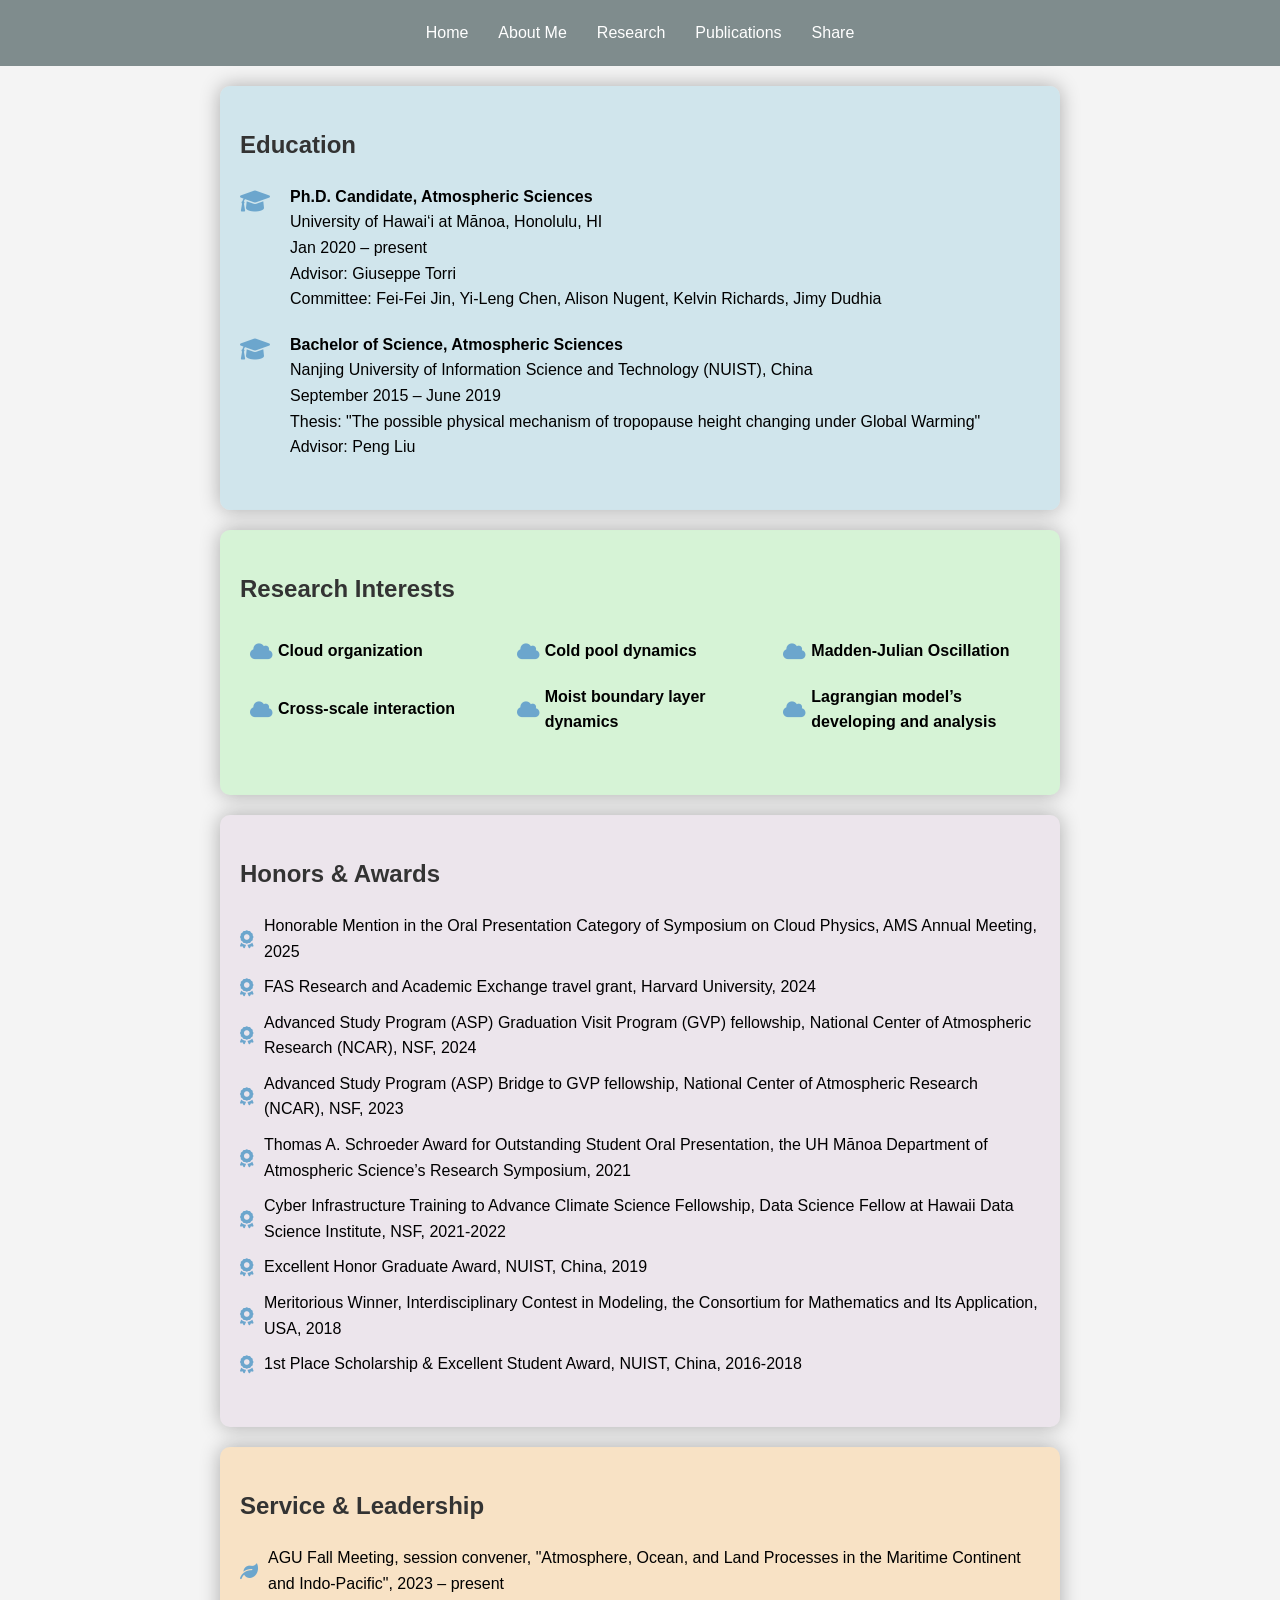
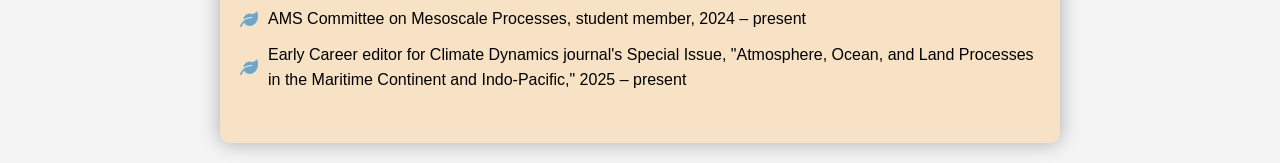
==== about.html @ 6a3908e0 "Update about.html" ====
<!DOCTYPE html>
<html lang="en">
<head>
    <meta charset="UTF-8">
    <meta name="viewport" content="width=device-width, initial-scale=1.0">
    <title>About Mingyue Tang</title>
    <link rel="stylesheet" href="https://cdnjs.cloudflare.com/ajax/libs/font-awesome/6.0.0-beta3/css/all.min.css">
    <style>
        body {
            font-family: Arial, sans-serif;
            line-height: 1.6;
            margin: 0;
            padding: 0;
            background-color: #f4f4f4;
        }
        a {
            color: inherit; /* 设置超链接颜色与其父元素一致 */
            text-decoration: none; /* 去掉超链接下划线 */
            transition: color 0.3s; /* 添加颜色过渡效果 */
        }
        a:hover {
            color: #6ca6cd; /* 设置悬停时的颜色 */
        }
        .container {
            max-width: 800px;
            margin: 20px auto;
            padding: 20px;
            background: rgba(173, 216, 230, 0.5); /* 浅蓝色背景，透明度 */
            box-shadow: 0 0 20px rgba(0, 0, 0, 0.3); /* 更重的光线阴影 */
            border-radius: 10px; /* 弱化边缘棱角 */
        }
        .green-container {
            max-width: 800px;
            margin: 20px auto;
            padding: 20px;
            background: rgba(144, 238, 144, 0.3); /* 糖果绿色背景，透明度 */
            box-shadow: 0 0 20px rgba(0, 0, 0, 0.3); /* 更重的光线阴影 */
            border-radius: 10px; /* 弱化边缘棱角 */
        }
        .purple-container {
            max-width: 800px;
            margin: 20px auto;
            padding: 20px;
            background: rgba(216, 191, 216, 0.3); /* 低饱和度浅紫色背景，透明度 */
            box-shadow: 0 0 20px rgba(0, 0, 0, 0.3); /* 更重的光线阴影 */
            border-radius: 10px; /* 弱化边缘棱角 */
        }
        .orange-container {
            max-width: 800px;
            margin: 20px auto;
            padding: 20px;
            background: rgba(255, 182, 87, 0.3); /* 低饱和度浅橙色背景，透明度 */
            box-shadow: 0 0 20px rgba(0, 0, 0, 0.3); /* 更重的光线阴影 */
            border-radius: 10px; /* 弱化边缘棱角 */
        }
        h1, h2 {
            color: #333;
        }
        p {
            color: #666;
        }
        .header {
            text-align: center;
            padding: 20px 0;
            background: #6ca6cd;
            color: #fff;
        }
        .header h1 {
            margin: 0;
        }
        .section {
            margin-bottom: 30px; /* 增大段落之间的间距 */
        }
        .navbar {
            display: flex;
            justify-content: center;
            background-color: #7f8c8d; /* 更优雅的灰色 */
            padding: 10px 0;
        }
        .navbar a {
            color: white;
            padding: 10px 15px;
            text-decoration: none;
            text-align: center;
            font-size: 1em;
            border-radius: 5px;
            transition: background-color 0.3s, color 0.3s;
        }
        .navbar a:hover {
            background-color: #bdc3c7;
            color: #333;
        }
        .education-item {
            display: flex;
            align-items: flex-start;
            margin-bottom: 20px; /* 增加段落之间的间距 */
        }
        .education-item i {
            font-size: 24px;
            margin-right: 10px;
            color: #6ca6cd;
            margin-top: 5px; /* 上移图标 */
        }
        .education-details {
            margin-left: 10px;
        }
        .research-interests {
            display: flex;
            justify-content: space-around;
            flex-wrap: wrap;
        }
        .research-interests div {
            flex: 1;
            min-width: 200px;
            margin: 10px;
            font-weight: bold;
            display: flex;
            align-items: center;
        }
        .research-interests i {
            font-size: 18px;
            margin-right: 5px;
            color: #6ca6cd; /* 设置图标颜色 */
        }
        .honors-list {
            list-style-type: none; /* 去掉默认的列表符号 */
            padding: 0;
        }
        .honors-list li {
            margin-bottom: 10px;
            display: flex;
            align-items: center;
        }
        .honors-list li i {
            font-size: 18px;
            margin-right: 10px;
            color: #6ca6cd; /* 设置图标颜色 */
        }
        .service-list {
            list-style-type: none; /* 去掉默认的列表符号 */
            padding: 0;
        }
        .service-list li {
            margin-bottom: 10px;
            display: flex;
            align-items: center;
        }
        .service-list li i {
            font-size: 18px;
            margin-right: 10px;
            color: #6ca6cd; /* 设置图标颜色 */
        }
        .highlight-text {
            color: #00008B; /* 深蓝色 */
            margin-left: 28px; /* 增加缩进 */
        }
        .social-icons {
            display: flex;
            justify-content: center;
            margin-top: 20px;
            flex-wrap: wrap;
        }
        .social-icons a {
            color: #333;
            font-size: 1.5em;
            margin: 10px;
            text-decoration: none;
        }
        .social-icons a:hover {
            color: #6ca6cd;
        }
        footer {
            background-color: #f4f4f4; /* 与主体背景颜色匹配 */
            color: #333;
            padding: 20px 0;
            text-align: center;
        }
        .footer-small {
            font-size: 0.8em;
            color: #999;
        }
        @media (max-width: 768px) {
            .navbar {
                flex-direction: column;
            }
            .navbar a {
                padding: 5px;
                font-size: 0.9em;
            }
            .research-interests {
                flex-direction: column;
                align-items: center;
            }
            .research-interests div {
                margin: 5px 0;
            }
        }
    </style>
</head>
<body>
    <div class="navbar">
        <a href="index.html">Home</a>
        <a href="about.html">About Me</a>
        <a href="research.html">Research</a>
        <a href="publications.html">Publications</a>
        <a href="share.html">Share</a>
    </div>
    <div class="container">
        <div class="section">
            <h2>Education</h2>
            <div class="education-item">
                <i class="fas fa-graduation-cap"></i>
                <div class="education-details">
                    <strong>Ph.D. Candidate, Atmospheric Sciences</strong><br> 
                    University of Hawai‘i at Mānoa, Honolulu, HI<br>
                    Jan 2020 – present<br>
                    Advisor: <a href="https://giuseppetorri.com/" target="_blank">Giuseppe Torri</a><br>
                    Committee: Fei-Fei Jin, Yi-Leng Chen, Alison Nugent, Kelvin Richards, Jimy Dudhia
                </div>
            </div>
            <div class="education-item">
                <i class="fas fa-graduation-cap"></i>
                <div class="education-details">
                    <strong>Bachelor of Science, Atmospheric Sciences</strong><br>
                    Nanjing University of Information Science and Technology (NUIST), China<br>
                    September 2015 – June 2019<br>
                    Thesis: "The possible physical mechanism of tropopause height changing under Global Warming"<br>
                    Advisor: Peng Liu
                </div>
            </div>
        </div>
    </div>
    <div class="green-container">
        <div class="section">
            <h2>Research Interests</h2>
            <div class="research-interests">
                <div><i class="fas fa-cloud"></i>Cloud organization</div>
                <div><i class="fas fa-cloud"></i>Cold pool dynamics</div>
                <div><i class="fas fa-cloud"></i>Madden-Julian Oscillation</div>
                <div><i class="fas fa-cloud"></i>Cross-scale interaction</div>
                <div><i class="fas fa-cloud"></i>Moist boundary layer dynamics</div>
                <div><i class="fas fa-cloud"></i>Lagrangian model’s developing and analysis</div>
            </div>
        </div>
    </div>
    <div class="purple-container">
        <div class="section">
            <h2>Honors & Awards</h2>
            <ul class="honors-list">
                <li><i class="fas fa-award"></i>Honorable Mention in the Oral Presentation Category of Symposium on Cloud Physics, AMS Annual Meeting, 2025</li>
                <li><i class="fas fa-award"></i>FAS Research and Academic Exchange travel grant, Harvard University, 2024</li>
                <li><i class="fas fa-award"></i>Advanced Study Program (ASP) Graduation Visit Program (GVP) fellowship, National Center of Atmospheric Research (NCAR), NSF, 2024</li>
                <li><i class="fas fa-award"></i>Advanced Study Program (ASP) Bridge to GVP fellowship, National Center of Atmospheric Research (NCAR), NSF, 2023</li>
                <li><i class="fas fa-award"></i>Thomas A. Schroeder Award for Outstanding Student Oral Presentation, the UH Mānoa Department of Atmospheric Science’s Research Symposium, 2021</li>
                <li><i class="fas fa-award"></i>Cyber Infrastructure Training to Advance Climate Science Fellowship, Data Science Fellow at Hawaii Data Science Institute, NSF, 2021-2022</li>
                <li><i class="fas fa-award"></i>Excellent Honor Graduate Award, NUIST, China, 2019</li>
                <li><i class="fas fa-award"></i>Meritorious Winner, Interdisciplinary Contest in Modeling, the Consortium for Mathematics and Its Application, USA, 2018</li>
                <li><i class="fas fa-award"></i>1st Place Scholarship & Excellent Student Award, NUIST, China, 2016-2018</li>
            </ul>
        </div>
    </div>
    <div class="orange-container">
        <div class="section">
            <h2>Service & Leadership</h2>
            <ul class="service-list">
                <li><i class="fas fa-leaf"></i>AGU Fall Meeting, session convener, "Atmosphere, Ocean, and Land Processes in the Maritime Continent and Indo-Pacific", 2023 – present</li>
                <li><i class="fas fa-leaf"></i>AMS Committee on Mesoscale Processes, student member, 2024 – present</li>
                <li><i class="fas fa-leaf"></i>Early Career editor for Climate Dynamics journal's Special Issue, "Atmosphere, Ocean, and Land Processes in the Maritime Continent and Indo-Pacific," 2025 – present</li>
            </ul>
        </div>
    </div>
</body>
</html>
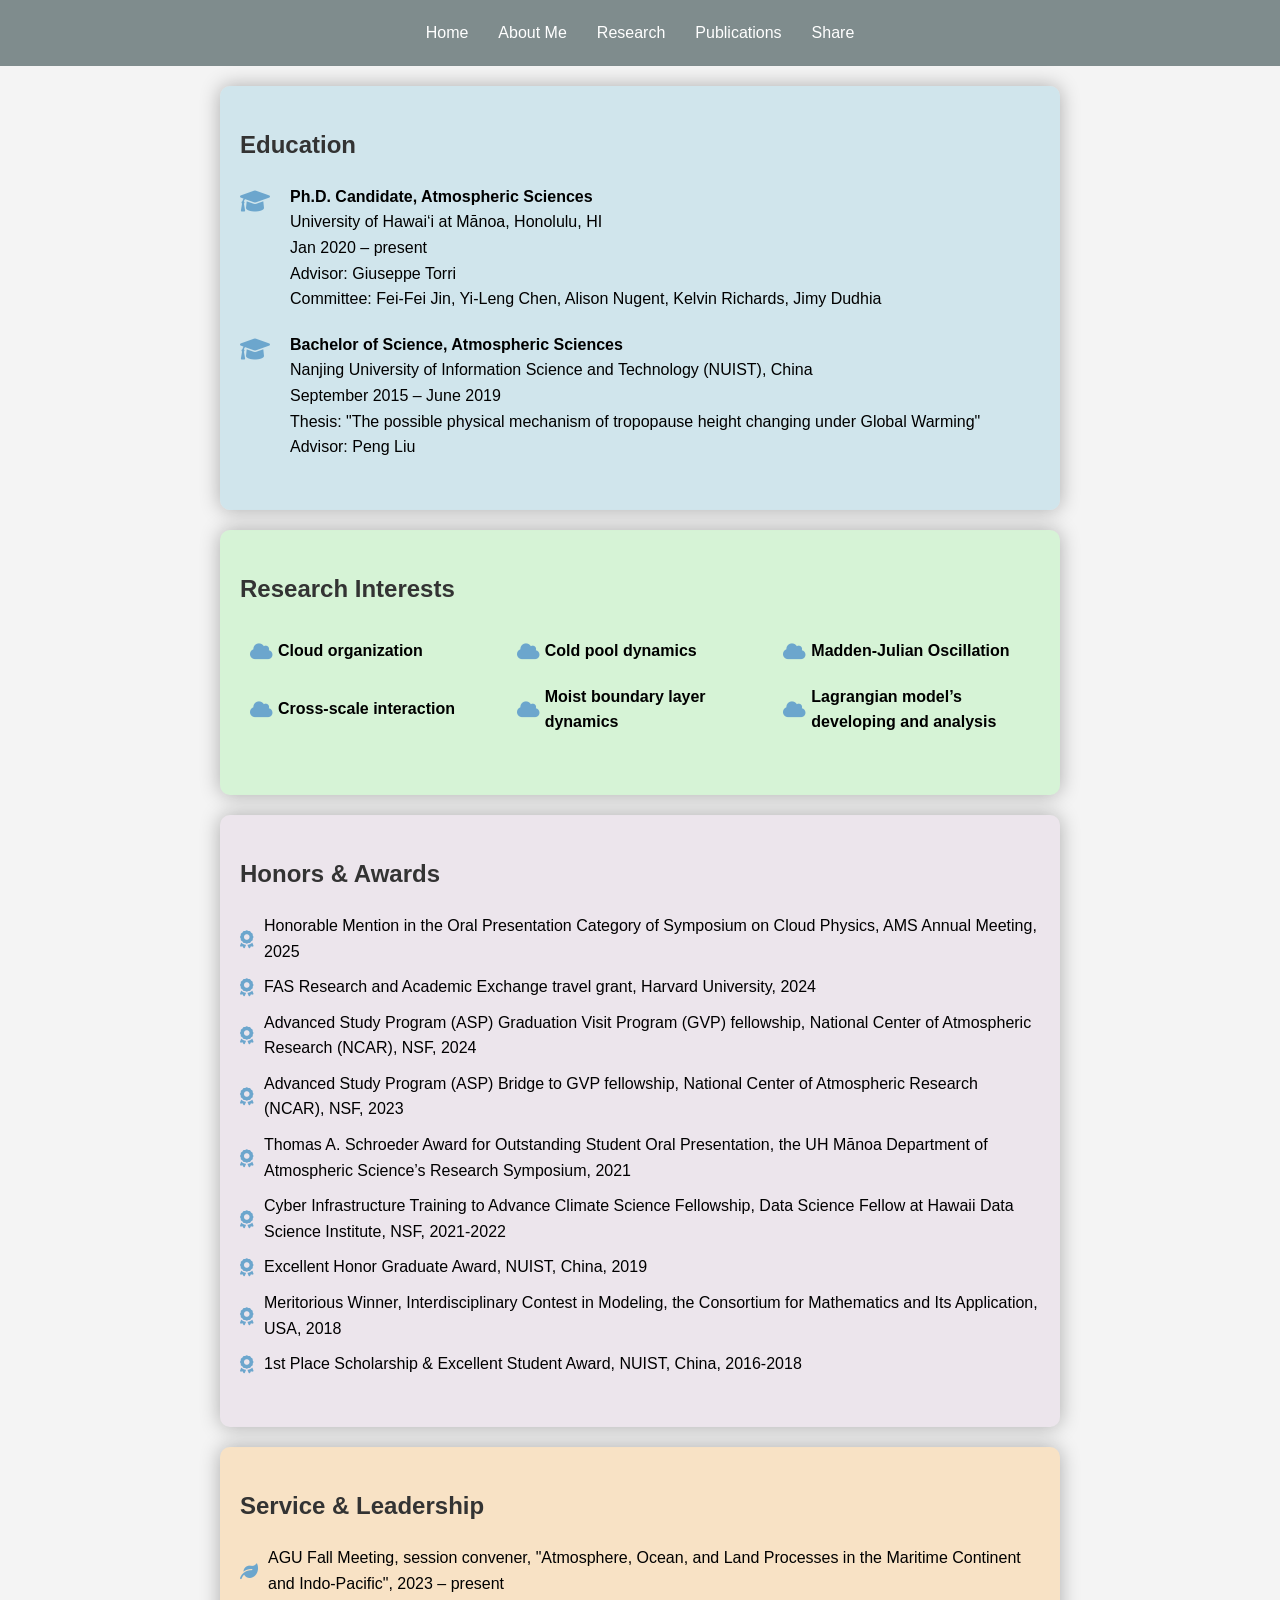
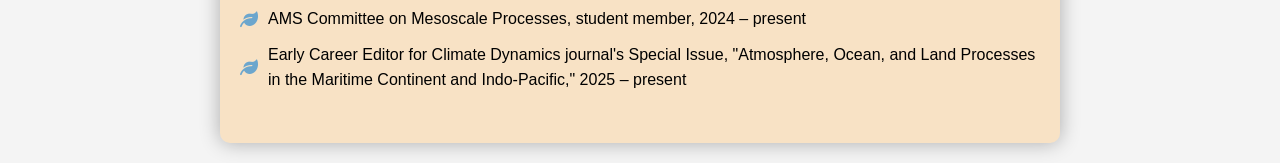
==== commit c32e793c: "Update about.html" ====
--- a/about.html
+++ b/about.html
@@ -265,7 +265,7 @@
             <ul class="service-list">
                 <li><i class="fas fa-leaf"></i>AGU Fall Meeting, session convener, "Atmosphere, Ocean, and Land Processes in the Maritime Continent and Indo-Pacific", 2023 – present</li>
                 <li><i class="fas fa-leaf"></i>AMS Committee on Mesoscale Processes, student member, 2024 – present</li>
-                <li><i class="fas fa-leaf"></i>Early Career editor for Climate Dynamics journal's Special Issue, "Atmosphere, Ocean, and Land Processes in the Maritime Continent and Indo-Pacific," 2025 – present</li>
+                <li><i class="fas fa-leaf"></i>Early Career Editor for Climate Dynamics journal's Special Issue, "Atmosphere, Ocean, and Land Processes in the Maritime Continent and Indo-Pacific," 2025 – present</li>
             </ul>
         </div>
     </div>
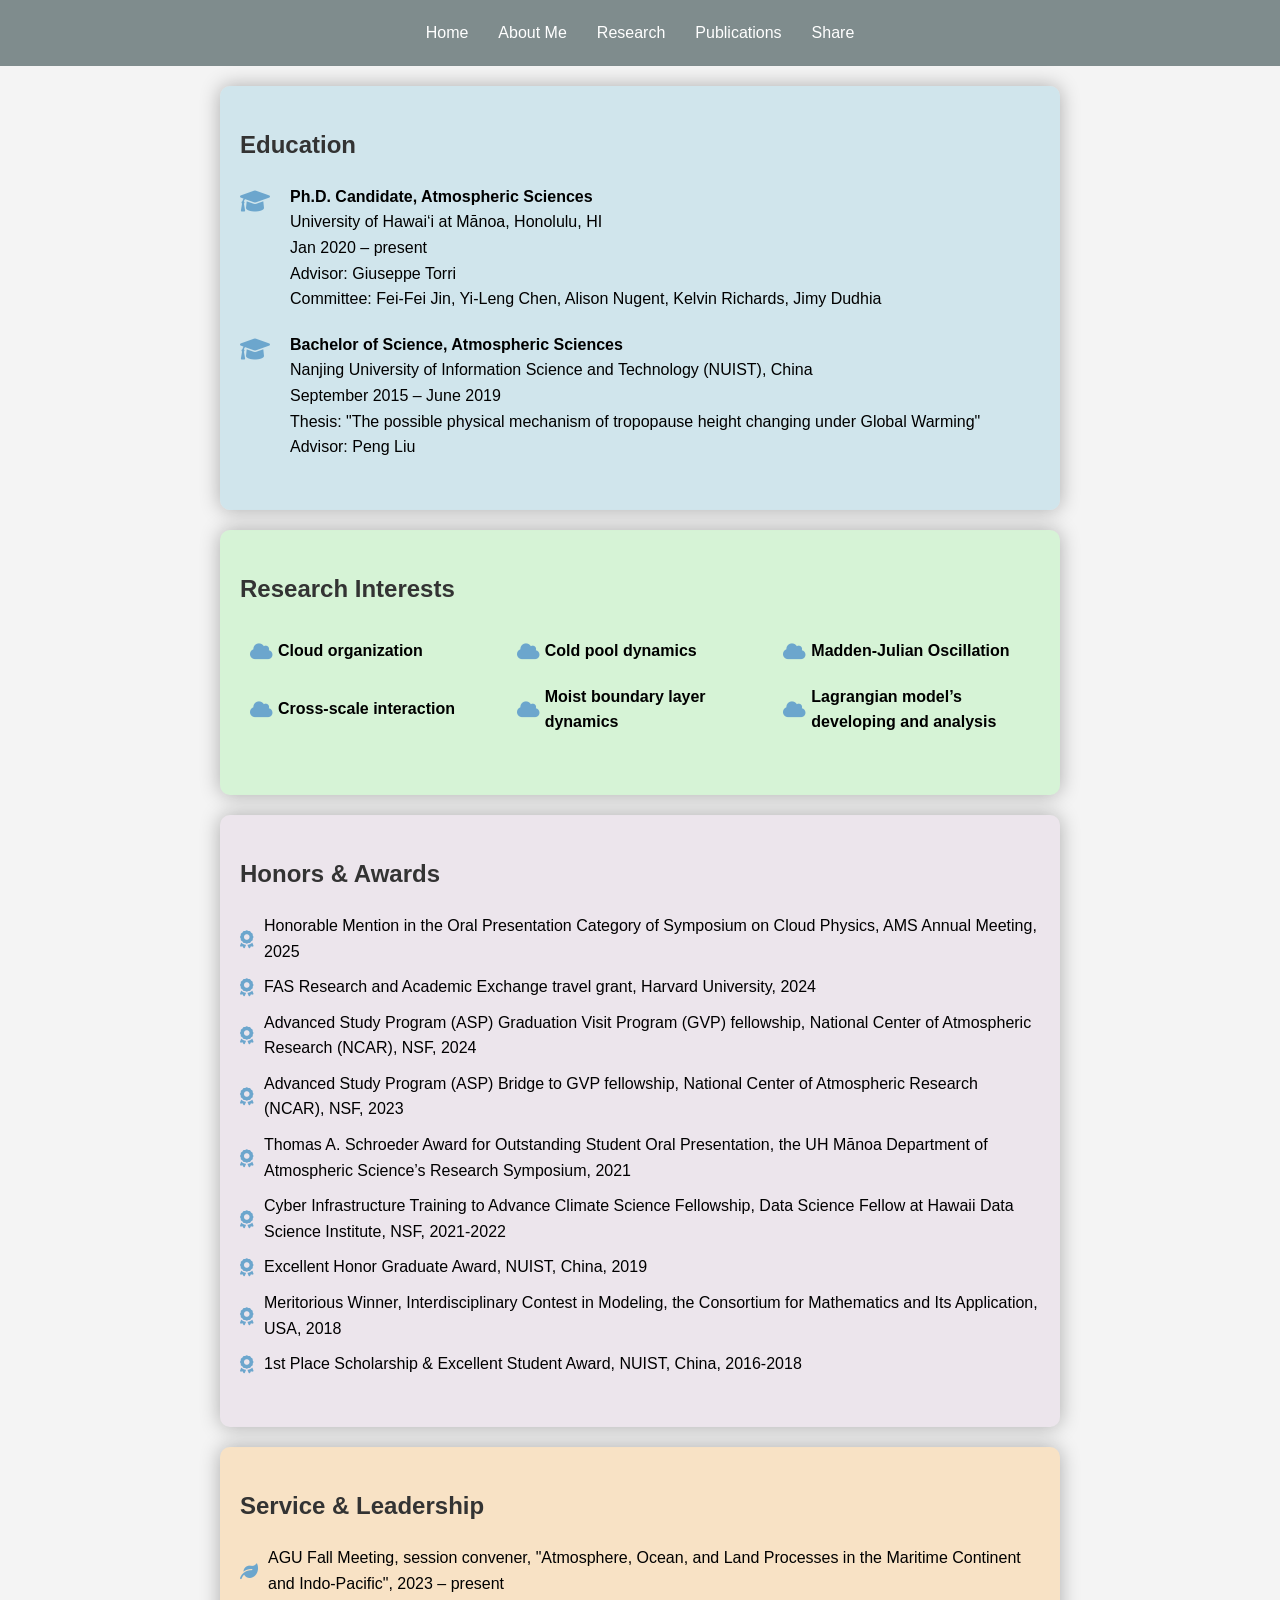
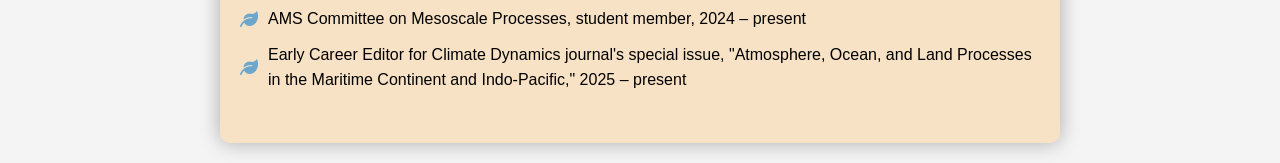
==== commit ebc3111e: "Update about.html" ====
--- a/about.html
+++ b/about.html
@@ -265,7 +265,7 @@
             <ul class="service-list">
                 <li><i class="fas fa-leaf"></i>AGU Fall Meeting, session convener, "Atmosphere, Ocean, and Land Processes in the Maritime Continent and Indo-Pacific", 2023 – present</li>
                 <li><i class="fas fa-leaf"></i>AMS Committee on Mesoscale Processes, student member, 2024 – present</li>
-                <li><i class="fas fa-leaf"></i>Early Career Editor for Climate Dynamics journal's Special Issue, "Atmosphere, Ocean, and Land Processes in the Maritime Continent and Indo-Pacific," 2025 – present</li>
+                <li><i class="fas fa-leaf"></i>Early Career Editor for Climate Dynamics journal's special issue, "Atmosphere, Ocean, and Land Processes in the Maritime Continent and Indo-Pacific," 2025 – present</li>
             </ul>
         </div>
     </div>
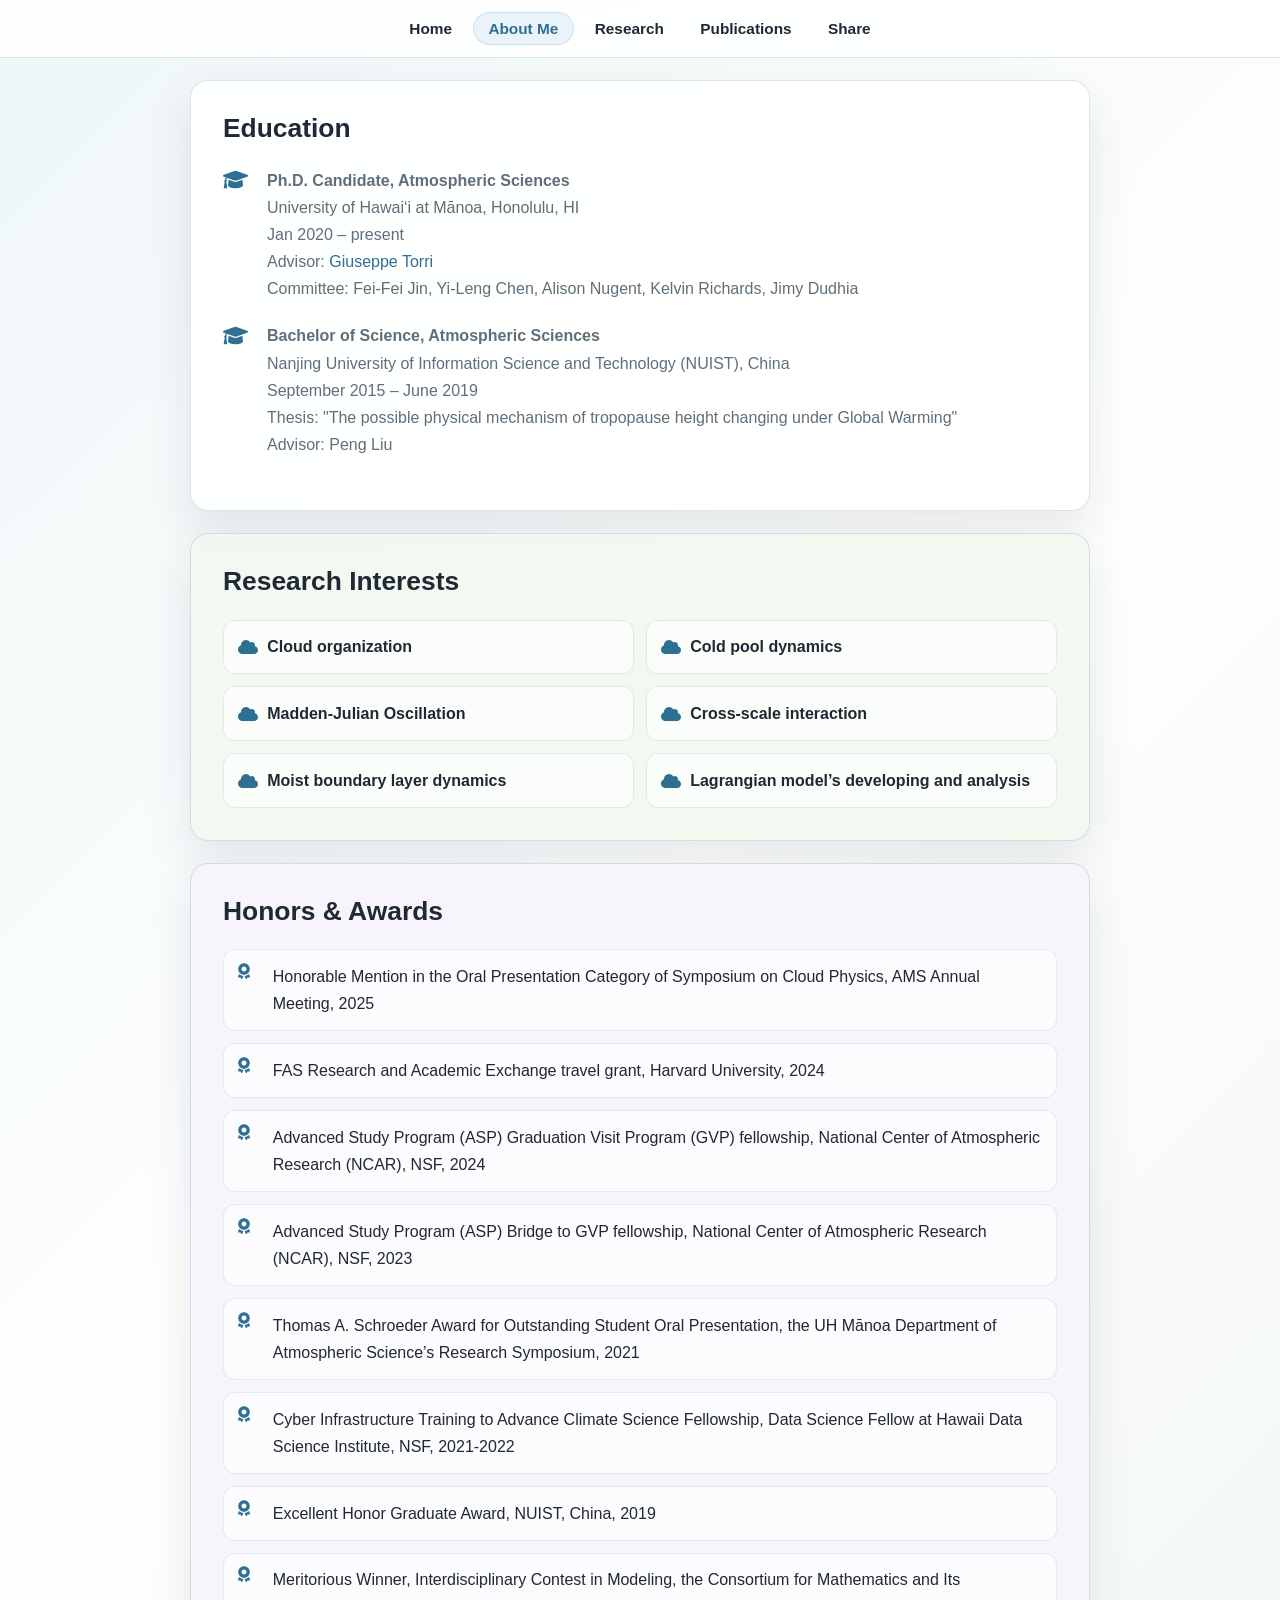
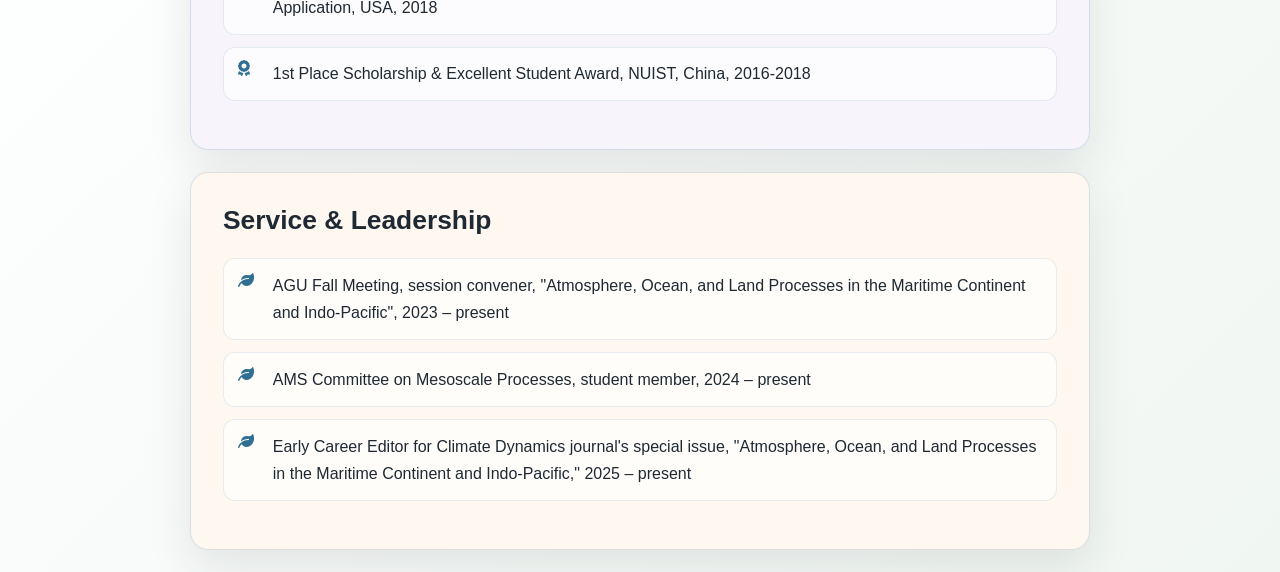
==== commit 860a1ce6: "Update to be more modern 把每个页面里重复的大段 CSS 抽成统一的 styles.css 手机端导航从“竖着堆按钮”改成顶部横向滑动的圆角标签栏 当前页面导航会高亮，比如 H" ====
--- a/about.html
+++ b/about.html
@@ -5,202 +5,12 @@
     <meta name="viewport" content="width=device-width, initial-scale=1.0">
     <title>About Mingyue Tang</title>
     <link rel="stylesheet" href="https://cdnjs.cloudflare.com/ajax/libs/font-awesome/6.0.0-beta3/css/all.min.css">
-    <style>
-        body {
-            font-family: Arial, sans-serif;
-            line-height: 1.6;
-            margin: 0;
-            padding: 0;
-            background-color: #f4f4f4;
-        }
-        a {
-            color: inherit; /* 设置超链接颜色与其父元素一致 */
-            text-decoration: none; /* 去掉超链接下划线 */
-            transition: color 0.3s; /* 添加颜色过渡效果 */
-        }
-        a:hover {
-            color: #6ca6cd; /* 设置悬停时的颜色 */
-        }
-        .container {
-            max-width: 800px;
-            margin: 20px auto;
-            padding: 20px;
-            background: rgba(173, 216, 230, 0.5); /* 浅蓝色背景，透明度 */
-            box-shadow: 0 0 20px rgba(0, 0, 0, 0.3); /* 更重的光线阴影 */
-            border-radius: 10px; /* 弱化边缘棱角 */
-        }
-        .green-container {
-            max-width: 800px;
-            margin: 20px auto;
-            padding: 20px;
-            background: rgba(144, 238, 144, 0.3); /* 糖果绿色背景，透明度 */
-            box-shadow: 0 0 20px rgba(0, 0, 0, 0.3); /* 更重的光线阴影 */
-            border-radius: 10px; /* 弱化边缘棱角 */
-        }
-        .purple-container {
-            max-width: 800px;
-            margin: 20px auto;
-            padding: 20px;
-            background: rgba(216, 191, 216, 0.3); /* 低饱和度浅紫色背景，透明度 */
-            box-shadow: 0 0 20px rgba(0, 0, 0, 0.3); /* 更重的光线阴影 */
-            border-radius: 10px; /* 弱化边缘棱角 */
-        }
-        .orange-container {
-            max-width: 800px;
-            margin: 20px auto;
-            padding: 20px;
-            background: rgba(255, 182, 87, 0.3); /* 低饱和度浅橙色背景，透明度 */
-            box-shadow: 0 0 20px rgba(0, 0, 0, 0.3); /* 更重的光线阴影 */
-            border-radius: 10px; /* 弱化边缘棱角 */
-        }
-        h1, h2 {
-            color: #333;
-        }
-        p {
-            color: #666;
-        }
-        .header {
-            text-align: center;
-            padding: 20px 0;
-            background: #6ca6cd;
-            color: #fff;
-        }
-        .header h1 {
-            margin: 0;
-        }
-        .section {
-            margin-bottom: 30px; /* 增大段落之间的间距 */
-        }
-        .navbar {
-            display: flex;
-            justify-content: center;
-            background-color: #7f8c8d; /* 更优雅的灰色 */
-            padding: 10px 0;
-        }
-        .navbar a {
-            color: white;
-            padding: 10px 15px;
-            text-decoration: none;
-            text-align: center;
-            font-size: 1em;
-            border-radius: 5px;
-            transition: background-color 0.3s, color 0.3s;
-        }
-        .navbar a:hover {
-            background-color: #bdc3c7;
-            color: #333;
-        }
-        .education-item {
-            display: flex;
-            align-items: flex-start;
-            margin-bottom: 20px; /* 增加段落之间的间距 */
-        }
-        .education-item i {
-            font-size: 24px;
-            margin-right: 10px;
-            color: #6ca6cd;
-            margin-top: 5px; /* 上移图标 */
-        }
-        .education-details {
-            margin-left: 10px;
-        }
-        .research-interests {
-            display: flex;
-            justify-content: space-around;
-            flex-wrap: wrap;
-        }
-        .research-interests div {
-            flex: 1;
-            min-width: 200px;
-            margin: 10px;
-            font-weight: bold;
-            display: flex;
-            align-items: center;
-        }
-        .research-interests i {
-            font-size: 18px;
-            margin-right: 5px;
-            color: #6ca6cd; /* 设置图标颜色 */
-        }
-        .honors-list {
-            list-style-type: none; /* 去掉默认的列表符号 */
-            padding: 0;
-        }
-        .honors-list li {
-            margin-bottom: 10px;
-            display: flex;
-            align-items: center;
-        }
-        .honors-list li i {
-            font-size: 18px;
-            margin-right: 10px;
-            color: #6ca6cd; /* 设置图标颜色 */
-        }
-        .service-list {
-            list-style-type: none; /* 去掉默认的列表符号 */
-            padding: 0;
-        }
-        .service-list li {
-            margin-bottom: 10px;
-            display: flex;
-            align-items: center;
-        }
-        .service-list li i {
-            font-size: 18px;
-            margin-right: 10px;
-            color: #6ca6cd; /* 设置图标颜色 */
-        }
-        .highlight-text {
-            color: #00008B; /* 深蓝色 */
-            margin-left: 28px; /* 增加缩进 */
-        }
-        .social-icons {
-            display: flex;
-            justify-content: center;
-            margin-top: 20px;
-            flex-wrap: wrap;
-        }
-        .social-icons a {
-            color: #333;
-            font-size: 1.5em;
-            margin: 10px;
-            text-decoration: none;
-        }
-        .social-icons a:hover {
-            color: #6ca6cd;
-        }
-        footer {
-            background-color: #f4f4f4; /* 与主体背景颜色匹配 */
-            color: #333;
-            padding: 20px 0;
-            text-align: center;
-        }
-        .footer-small {
-            font-size: 0.8em;
-            color: #999;
-        }
-        @media (max-width: 768px) {
-            .navbar {
-                flex-direction: column;
-            }
-            .navbar a {
-                padding: 5px;
-                font-size: 0.9em;
-            }
-            .research-interests {
-                flex-direction: column;
-                align-items: center;
-            }
-            .research-interests div {
-                margin: 5px 0;
-            }
-        }
-    </style>
+    <link rel="stylesheet" href="styles.css">
 </head>
 <body>
     <div class="navbar">
         <a href="index.html">Home</a>
-        <a href="about.html">About Me</a>
+        <a href="about.html" aria-current="page">About Me</a>
         <a href="research.html">Research</a>
         <a href="publications.html">Publications</a>
         <a href="share.html">Share</a>
--- a/styles.css
+++ b/styles.css
@@ -0,0 +1,412 @@
+:root {
+    --ink: #1f2933;
+    --muted: #5f6f7a;
+    --paper: #ffffff;
+    --mist: #eef6f8;
+    --sky: #5d9fc8;
+    --sky-dark: #2f6f91;
+    --sage: #7fa58b;
+    --coral: #c9896c;
+    --line: rgba(47, 111, 145, 0.18);
+    --shadow: 0 18px 45px rgba(31, 41, 51, 0.10);
+}
+
+* {
+    box-sizing: border-box;
+}
+
+html {
+    scroll-behavior: smooth;
+}
+
+body {
+    margin: 0;
+    color: var(--ink);
+    font-family: -apple-system, BlinkMacSystemFont, "Segoe UI", Roboto, Helvetica, Arial, sans-serif;
+    font-size: 16px;
+    line-height: 1.7;
+    background:
+        linear-gradient(135deg, rgba(238, 246, 248, 0.96), rgba(255, 255, 255, 0.86) 45%, rgba(240, 246, 241, 0.94)),
+        #f7fafb;
+}
+
+a {
+    color: var(--sky-dark);
+    text-decoration: none;
+    text-underline-offset: 0.2em;
+    transition: color 0.2s ease, background-color 0.2s ease, border-color 0.2s ease, transform 0.2s ease;
+}
+
+a:hover {
+    color: var(--coral);
+}
+
+p {
+    color: var(--muted);
+}
+
+h1,
+h2,
+h3 {
+    color: var(--ink);
+    line-height: 1.2;
+}
+
+h2 {
+    margin-top: 0;
+    font-size: 1.65rem;
+}
+
+h3 {
+    margin-top: 1.8rem;
+}
+
+.navbar {
+    position: sticky;
+    top: 0;
+    z-index: 20;
+    display: flex;
+    justify-content: center;
+    gap: 0.35rem;
+    padding: 0.75rem max(1rem, env(safe-area-inset-left)) 0.75rem max(1rem, env(safe-area-inset-right));
+    background: rgba(255, 255, 255, 0.86);
+    border-bottom: 1px solid var(--line);
+    backdrop-filter: blur(14px);
+    -webkit-backdrop-filter: blur(14px);
+}
+
+.navbar a {
+    color: var(--ink);
+    border: 1px solid transparent;
+    border-radius: 999px;
+    padding: 0.5rem 0.9rem;
+    font-size: 0.96rem;
+    font-weight: 650;
+    line-height: 1;
+    white-space: nowrap;
+}
+
+.navbar a:hover,
+.navbar a[aria-current="page"] {
+    color: var(--sky-dark);
+    background: rgba(93, 159, 200, 0.12);
+    border-color: rgba(93, 159, 200, 0.22);
+}
+
+.header {
+    text-align: center;
+    padding: 3.2rem 1.2rem 2.5rem;
+    color: #fff;
+    background:
+        linear-gradient(145deg, rgba(47, 111, 145, 0.92), rgba(100, 156, 164, 0.78)),
+        #5d9fc8;
+}
+
+.header h1 {
+    margin: 0 0 1rem;
+    color: #fff;
+    font-size: clamp(2rem, 5vw, 3.4rem);
+    font-weight: 760;
+}
+
+.header p {
+    max-width: 680px;
+    margin: 0.75rem auto 0;
+    color: rgba(255, 255, 255, 0.9);
+}
+
+.profile-pic {
+    display: block;
+    width: 158px;
+    height: 158px;
+    margin: 0 auto;
+    border: 4px solid rgba(255, 255, 255, 0.78);
+    border-radius: 50%;
+    object-fit: cover;
+    box-shadow: 0 14px 38px rgba(31, 41, 51, 0.28);
+}
+
+.container,
+.research-container,
+.presentation-container,
+.green-container,
+.purple-container,
+.orange-container {
+    width: min(900px, calc(100% - 2rem));
+    margin: 1.35rem auto;
+    padding: clamp(1.15rem, 3vw, 2rem);
+    background: rgba(255, 255, 255, 0.9);
+    border: 1px solid var(--line);
+    border-radius: 18px;
+    box-shadow: var(--shadow);
+}
+
+.green-container {
+    background: rgba(242, 248, 240, 0.92);
+}
+
+.purple-container {
+    background: rgba(247, 244, 251, 0.94);
+}
+
+.orange-container {
+    background: rgba(255, 248, 241, 0.94);
+}
+
+.section {
+    margin-bottom: 1.5rem;
+}
+
+.section:last-child {
+    margin-bottom: 0;
+}
+
+.image-row {
+    display: grid;
+    grid-template-columns: repeat(3, minmax(0, 1fr));
+    gap: 1rem;
+    margin-top: 1.6rem;
+}
+
+.image-row div {
+    text-align: center;
+}
+
+.image-row img,
+.image-container img,
+.gif-container img,
+.grid-container img {
+    max-width: 100%;
+    height: auto;
+    border-radius: 14px;
+    box-shadow: 0 12px 30px rgba(31, 41, 51, 0.12);
+}
+
+.image-row img {
+    width: 100%;
+    aspect-ratio: 1 / 1;
+    object-fit: cover;
+}
+
+.image-row p {
+    margin: 0.65rem 0 0;
+    color: var(--ink);
+}
+
+.gif-container,
+.image-container {
+    display: flex;
+    justify-content: center;
+    margin: 1rem 0 1.35rem;
+}
+
+.grid-container {
+    display: grid;
+    grid-template-columns: repeat(4, minmax(0, 1fr));
+    gap: 0.8rem;
+    margin: 1rem 0 1.35rem;
+}
+
+.education-item {
+    display: grid;
+    grid-template-columns: 32px 1fr;
+    gap: 0.75rem;
+    margin-bottom: 1.25rem;
+}
+
+.education-item i,
+.research-interests i,
+.honors-list li i,
+.service-list li i,
+.book-icon,
+.microphone-icon {
+    color: var(--sky-dark);
+}
+
+.education-item i {
+    margin-top: 0.2rem;
+    font-size: 1.25rem;
+}
+
+.education-details {
+    color: var(--muted);
+}
+
+.research-interests {
+    display: grid;
+    grid-template-columns: repeat(2, minmax(0, 1fr));
+    gap: 0.75rem;
+}
+
+.research-interests div,
+.honors-list li,
+.service-list li,
+.presentation-list li {
+    background: rgba(255, 255, 255, 0.64);
+    border: 1px solid rgba(47, 111, 145, 0.12);
+    border-radius: 12px;
+    padding: 0.8rem 0.9rem;
+}
+
+.research-interests div {
+    display: flex;
+    align-items: center;
+    gap: 0.55rem;
+    font-weight: 650;
+}
+
+.honors-list,
+.service-list,
+.publications-list,
+.presentation-list {
+    padding: 0;
+    list-style: none;
+}
+
+.honors-list li,
+.service-list li {
+    display: grid;
+    grid-template-columns: 24px 1fr;
+    gap: 0.65rem;
+    margin-bottom: 0.75rem;
+}
+
+.publication-section,
+.presentation-section {
+    margin-left: 0;
+}
+
+.publications-list li {
+    margin-bottom: 1rem;
+    padding-bottom: 1rem;
+    border-bottom: 1px solid var(--line);
+}
+
+.publications-list li:last-child {
+    border-bottom: 0;
+}
+
+.number {
+    color: var(--sky-dark);
+    font-size: 1.12rem;
+    font-weight: 760;
+    margin-right: 0.35rem;
+}
+
+.presentation-list li {
+    margin-bottom: 0.8rem;
+}
+
+.timestamp {
+    display: inline-block;
+    margin-bottom: 0.9rem;
+    color: #fff;
+    background: var(--sky-dark);
+    border-radius: 999px;
+    padding: 0.3rem 0.75rem;
+    font-size: 0.9rem;
+    font-weight: 650;
+}
+
+.social-icons {
+    display: flex;
+    justify-content: center;
+    flex-wrap: wrap;
+    gap: 0.55rem;
+    margin-top: 1rem;
+}
+
+.social-icons a {
+    display: inline-flex;
+    width: 42px;
+    height: 42px;
+    align-items: center;
+    justify-content: center;
+    color: var(--ink);
+    background: rgba(255, 255, 255, 0.72);
+    border: 1px solid var(--line);
+    border-radius: 50%;
+    font-size: 1.2rem;
+}
+
+.social-icons a:hover {
+    color: #fff;
+    background: var(--sky-dark);
+    transform: translateY(-1px);
+}
+
+footer {
+    padding: 1.2rem 0 2rem;
+    text-align: center;
+}
+
+footer .container {
+    margin-bottom: 0;
+}
+
+.footer-small {
+    color: #8b98a0;
+    font-size: 0.85rem;
+}
+
+@media (max-width: 768px) {
+    body {
+        font-size: 15px;
+    }
+
+    .navbar {
+        justify-content: flex-start;
+        overflow-x: auto;
+        scrollbar-width: none;
+    }
+
+    .navbar::-webkit-scrollbar {
+        display: none;
+    }
+
+    .navbar a {
+        padding: 0.58rem 0.82rem;
+        font-size: 0.92rem;
+    }
+
+    .header {
+        padding: 2.4rem 1rem 2rem;
+    }
+
+    .profile-pic {
+        width: 132px;
+        height: 132px;
+    }
+
+    .container,
+    .research-container,
+    .presentation-container,
+    .green-container,
+    .purple-container,
+    .orange-container {
+        width: min(100% - 1rem, 900px);
+        margin: 0.75rem auto;
+        border-radius: 14px;
+    }
+
+    .image-row,
+    .research-interests {
+        grid-template-columns: 1fr;
+    }
+
+    .grid-container {
+        grid-template-columns: repeat(2, minmax(0, 1fr));
+    }
+}
+
+@media (max-width: 460px) {
+    .grid-container {
+        grid-template-columns: 1fr;
+    }
+
+    .education-item,
+    .honors-list li,
+    .service-list li {
+        grid-template-columns: 1fr;
+    }
+}
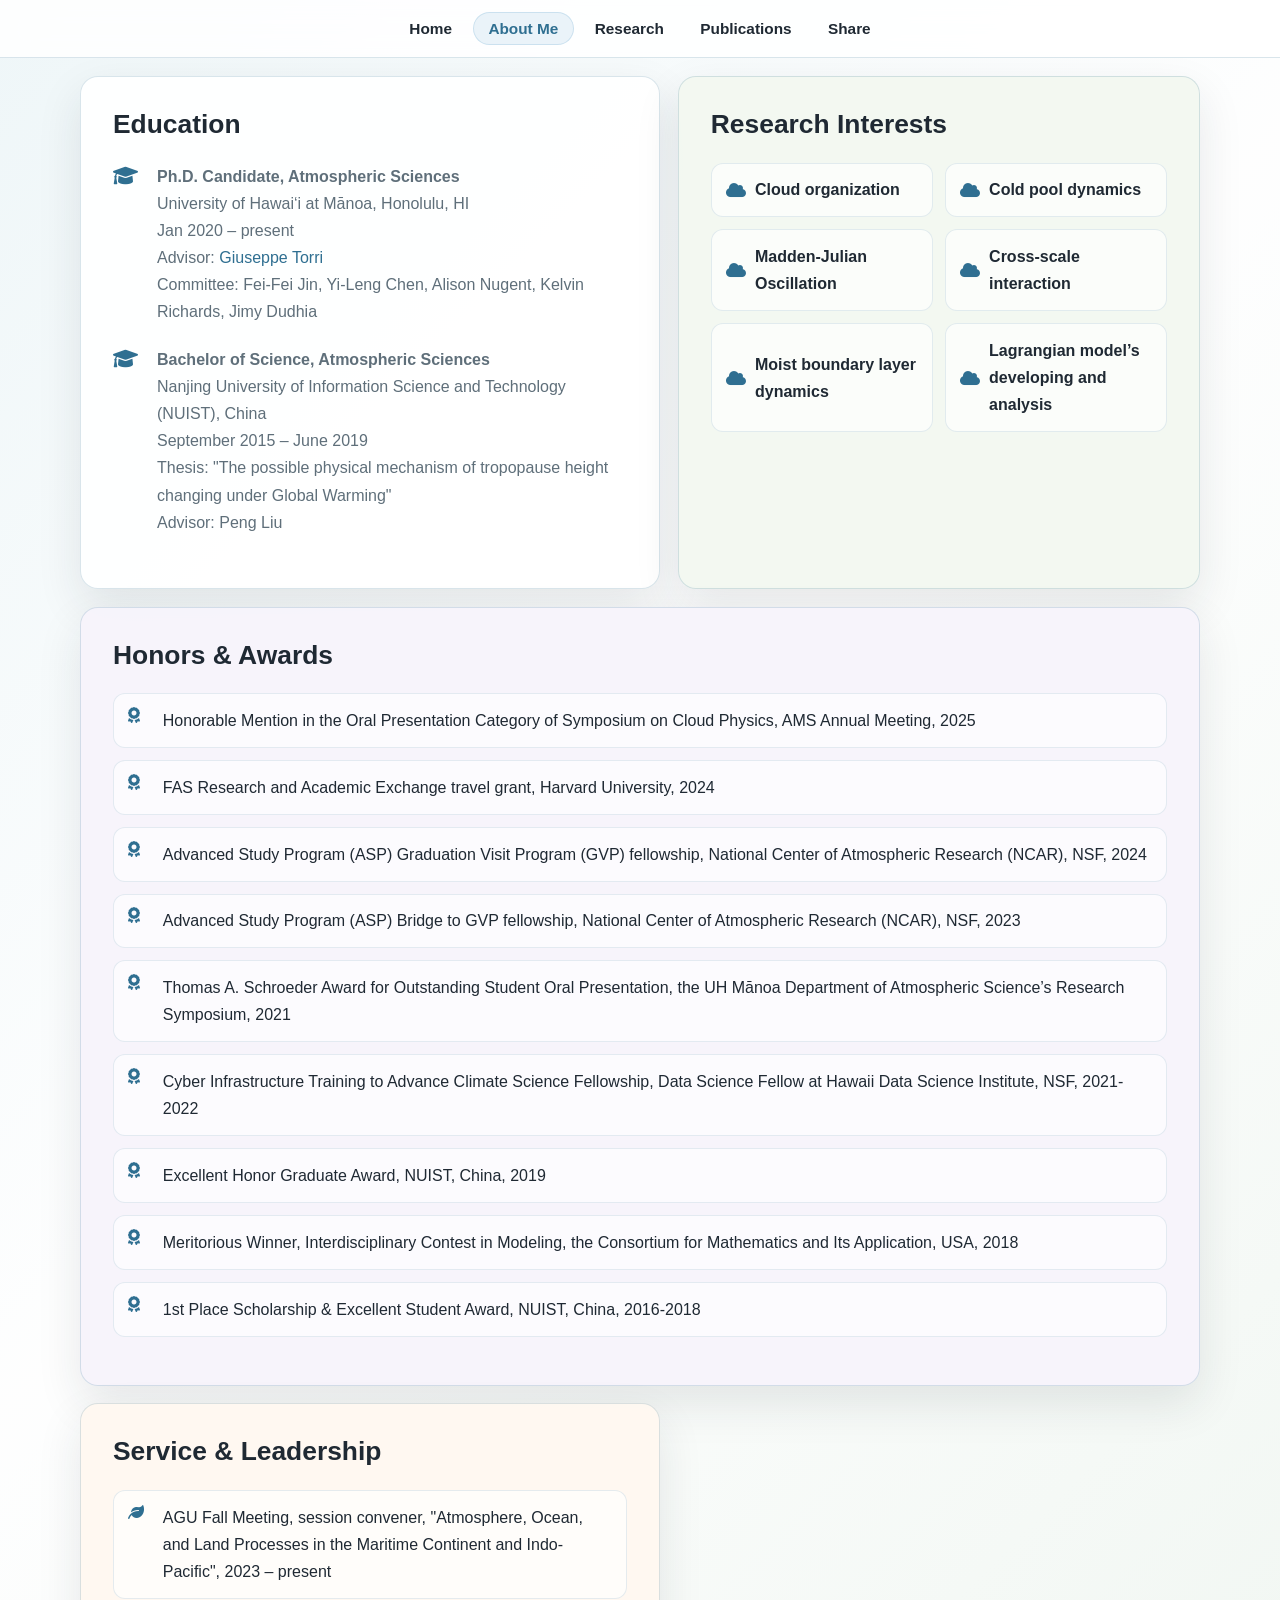
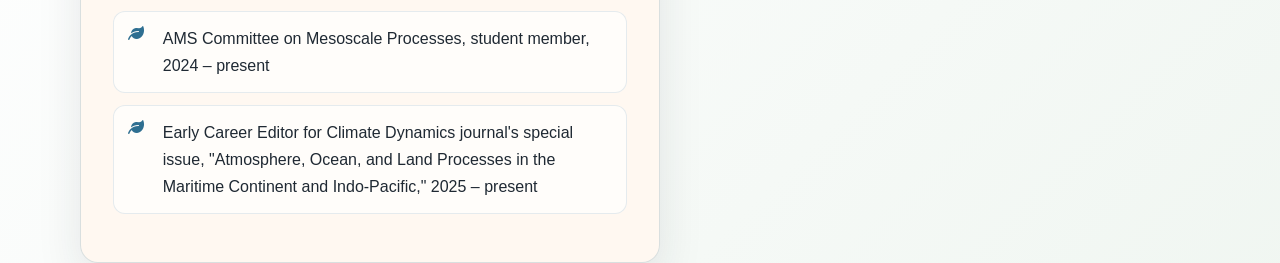
==== commit 302f506b: "Modern *2" ====
--- a/about.html
+++ b/about.html
@@ -15,6 +15,7 @@
         <a href="publications.html">Publications</a>
         <a href="share.html">Share</a>
     </div>
+    <main class="about-grid">
     <div class="container">
         <div class="section">
             <h2>Education</h2>
@@ -53,7 +54,7 @@
             </div>
         </div>
     </div>
-    <div class="purple-container">
+    <div class="purple-container wide-card">
         <div class="section">
             <h2>Honors & Awards</h2>
             <ul class="honors-list">
@@ -79,5 +80,6 @@
             </ul>
         </div>
     </div>
+    </main>
 </body>
 </html>
--- a/styles.css
+++ b/styles.css
@@ -349,7 +349,202 @@
     font-size: 0.85rem;
 }
 
+
+.hero {
+    padding: 3.6rem 1.25rem 3rem;
+    text-align: left;
+}
+
+.hero-inner,
+.home-grid,
+.about-grid,
+.research-grid,
+.publication-layout,
+.share-layout {
+    width: min(1120px, calc(100% - 2rem));
+    margin: 0 auto;
+}
+
+.hero-inner {
+    display: grid;
+    grid-template-columns: minmax(0, 1.45fr) minmax(280px, 0.55fr);
+    gap: clamp(1.5rem, 4vw, 3rem);
+    align-items: center;
+}
+
+.hero-copy {
+    max-width: 760px;
+}
+
+.eyebrow {
+    margin: 0 0 0.85rem;
+    color: rgba(255, 255, 255, 0.84);
+    font-size: 0.82rem;
+    font-weight: 760;
+    letter-spacing: 0.08em;
+    text-transform: uppercase;
+}
+
+.hero-subtitle {
+    font-size: clamp(1.05rem, 2vw, 1.25rem);
+}
+
+.hero-actions {
+    display: flex;
+    flex-wrap: wrap;
+    gap: 0.75rem;
+    margin-top: 1.4rem;
+}
+
+.button {
+    display: inline-flex;
+    align-items: center;
+    justify-content: center;
+    min-height: 42px;
+    padding: 0.65rem 1rem;
+    color: #fff;
+    border: 1px solid rgba(255, 255, 255, 0.48);
+    border-radius: 999px;
+    font-weight: 760;
+}
+
+.button:hover,
+.button.primary {
+    color: var(--sky-dark);
+    background: #fff;
+}
+
+.button.primary:hover {
+    color: #fff;
+    background: rgba(255, 255, 255, 0.18);
+}
+
+.profile-card {
+    padding: 1.25rem;
+    text-align: center;
+    background: rgba(255, 255, 255, 0.14);
+    border: 1px solid rgba(255, 255, 255, 0.25);
+    border-radius: 24px;
+    box-shadow: 0 20px 50px rgba(31, 41, 51, 0.18);
+}
+
+.profile-card p {
+    color: rgba(255, 255, 255, 0.92);
+}
+
+.profile-card a {
+    color: #fff;
+    text-decoration: underline;
+}
+
+.home-grid,
+.about-grid,
+.research-grid,
+.publication-layout,
+.share-layout {
+    display: grid;
+    gap: 1.1rem;
+    padding: 1.1rem 0 0;
+}
+
+.home-grid {
+    grid-template-columns: minmax(0, 1.15fr) minmax(280px, 0.85fr);
+}
+
+.home-grid > .container,
+.about-grid > div,
+.research-grid > article,
+.publication-layout > section,
+.share-layout > article,
+.share-layout > aside {
+    width: 100%;
+    margin: 0;
+}
+
+.visual-card,
+.wide-card {
+    grid-column: 1 / -1;
+}
+
+.focus-list {
+    display: grid;
+    gap: 0.7rem;
+}
+
+.focus-list span {
+    display: block;
+    padding: 0.75rem 0.85rem;
+    color: var(--ink);
+    background: rgba(93, 159, 200, 0.10);
+    border: 1px solid rgba(93, 159, 200, 0.18);
+    border-radius: 12px;
+    font-weight: 700;
+}
+
+.about-grid {
+    grid-template-columns: minmax(0, 1fr) minmax(320px, 0.9fr);
+}
+
+.research-grid {
+    max-width: 980px;
+}
+
+.research-grid > article {
+    margin-bottom: 1.15rem;
+}
+
+.research-container img {
+    width: 100%;
+}
+
+.research-container .image-container img,
+.research-container .gif-container img {
+    max-width: 100%;
+}
+
+.presentation-container {
+    position: sticky;
+    top: 5rem;
+}
+
+.publication-layout {
+    grid-template-columns: minmax(0, 1.25fr) minmax(320px, 0.75fr);
+    align-items: start;
+}
+
+.share-layout {
+    grid-template-columns: minmax(0, 1.1fr) minmax(300px, 0.9fr);
+    align-items: start;
+}
+
+.cloud-gallery .image-row {
+    grid-template-columns: 1fr;
+}
+
 @media (max-width: 768px) {
+    .hero {
+        text-align: center;
+    }
+
+    .hero-inner,
+    .home-grid,
+    .about-grid,
+    .research-grid,
+    .publication-layout,
+    .share-layout,
+    .featured-research .section {
+        width: min(100% - 1rem, 900px);
+        grid-template-columns: 1fr;
+    }
+
+    .hero-actions {
+        justify-content: center;
+    }
+
+    .presentation-container {
+        position: static;
+    }
+
     body {
         font-size: 15px;
     }
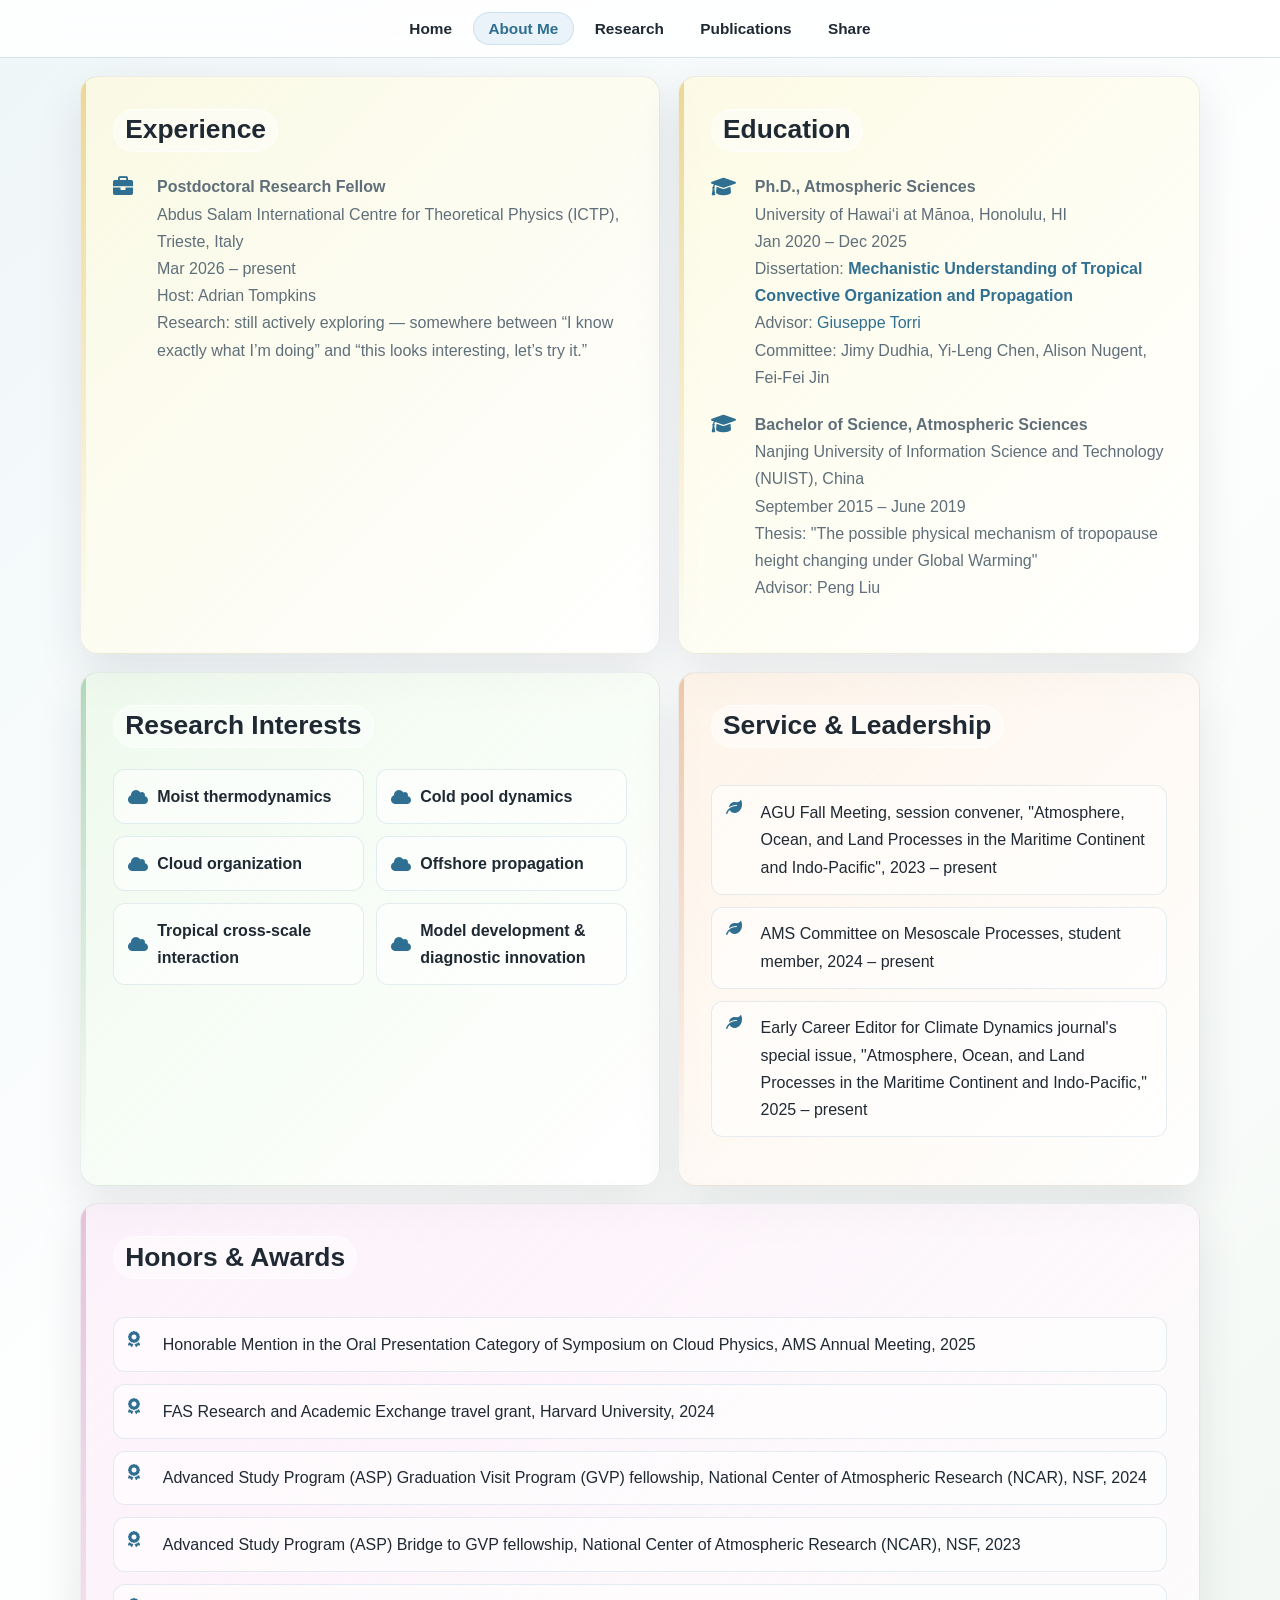
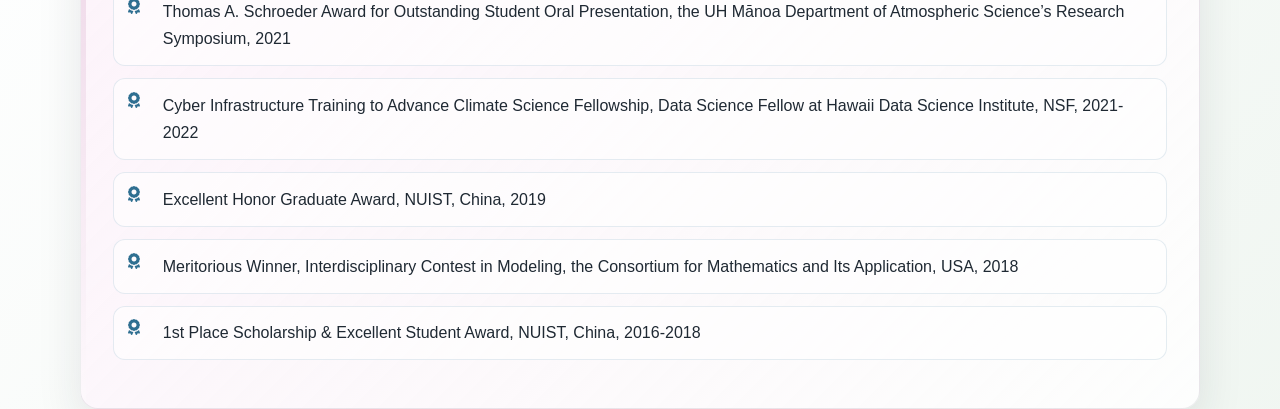
==== commit c1c0a403: "Update my postdoc position" ====
--- a/about.html
+++ b/about.html
@@ -16,17 +16,33 @@
         <a href="share.html">Share</a>
     </div>
     <main class="about-grid">
-    <div class="container">
+    <div class="container candy-card candy-yellow">
+        <div class="section">
+            <h2>Experience</h2>
+            <div class="education-item">
+                <i class="fas fa-briefcase"></i>
+                <div class="education-details">
+                    <strong>Postdoctoral Research Fellow</strong><br>
+                    Abdus Salam International Centre for Theoretical Physics (ICTP), Trieste, Italy<br>
+                    Mar 2026 – present<br>
+                    Host: Adrian Tompkins<br>
+                    Research: still actively exploring — somewhere between “I know exactly what I’m doing” and “this looks interesting, let’s try it.”
+                </div>
+            </div>
+        </div>
+    </div>
+    <div class="container candy-card candy-yellow">
         <div class="section">
             <h2>Education</h2>
             <div class="education-item">
                 <i class="fas fa-graduation-cap"></i>
                 <div class="education-details">
-                    <strong>Ph.D. Candidate, Atmospheric Sciences</strong><br> 
+                    <strong>Ph.D., Atmospheric Sciences</strong><br>
                     University of Hawai‘i at Mānoa, Honolulu, HI<br>
-                    Jan 2020 – present<br>
+                    Jan 2020 – Dec 2025<br>
+                    Dissertation: <strong class="thesis-title">Mechanistic Understanding of Tropical Convective Organization and Propagation</strong><br>
                     Advisor: <a href="https://giuseppetorri.com/" target="_blank">Giuseppe Torri</a><br>
-                    Committee: Fei-Fei Jin, Yi-Leng Chen, Alison Nugent, Kelvin Richards, Jimy Dudhia
+                    Committee: Jimy Dudhia, Yi-Leng Chen, Alison Nugent, Fei-Fei Jin
                 </div>
             </div>
             <div class="education-item">
@@ -41,20 +57,30 @@
             </div>
         </div>
     </div>
-    <div class="green-container">
+    <div class="green-container paired-card candy-card candy-green">
         <div class="section">
             <h2>Research Interests</h2>
             <div class="research-interests">
+                <div><i class="fas fa-cloud"></i>Moist thermodynamics</div>
+                <div><i class="fas fa-cloud"></i>Cold pool dynamics</div>
                 <div><i class="fas fa-cloud"></i>Cloud organization</div>
-                <div><i class="fas fa-cloud"></i>Cold pool dynamics</div>
-                <div><i class="fas fa-cloud"></i>Madden-Julian Oscillation</div>
-                <div><i class="fas fa-cloud"></i>Cross-scale interaction</div>
-                <div><i class="fas fa-cloud"></i>Moist boundary layer dynamics</div>
-                <div><i class="fas fa-cloud"></i>Lagrangian model’s developing and analysis</div>
+                <div><i class="fas fa-cloud"></i>Offshore propagation</div>
+                <div><i class="fas fa-cloud"></i>Tropical cross-scale interaction</div>
+                <div><i class="fas fa-cloud"></i>Model development &amp; diagnostic innovation</div>
             </div>
         </div>
     </div>
-    <div class="purple-container wide-card">
+    <div class="orange-container paired-card candy-card candy-peach">
+        <div class="section">
+            <h2>Service & Leadership</h2>
+            <ul class="service-list">
+                <li><i class="fas fa-leaf"></i>AGU Fall Meeting, session convener, "Atmosphere, Ocean, and Land Processes in the Maritime Continent and Indo-Pacific", 2023 – present</li>
+                <li><i class="fas fa-leaf"></i>AMS Committee on Mesoscale Processes, student member, 2024 – present</li>
+                <li><i class="fas fa-leaf"></i>Early Career Editor for Climate Dynamics journal's special issue, "Atmosphere, Ocean, and Land Processes in the Maritime Continent and Indo-Pacific," 2025 – present</li>
+            </ul>
+        </div>
+    </div>
+    <div class="purple-container wide-card candy-card candy-pink">
         <div class="section">
             <h2>Honors & Awards</h2>
             <ul class="honors-list">
@@ -70,16 +96,6 @@
             </ul>
         </div>
     </div>
-    <div class="orange-container">
-        <div class="section">
-            <h2>Service & Leadership</h2>
-            <ul class="service-list">
-                <li><i class="fas fa-leaf"></i>AGU Fall Meeting, session convener, "Atmosphere, Ocean, and Land Processes in the Maritime Continent and Indo-Pacific", 2023 – present</li>
-                <li><i class="fas fa-leaf"></i>AMS Committee on Mesoscale Processes, student member, 2024 – present</li>
-                <li><i class="fas fa-leaf"></i>Early Career Editor for Climate Dynamics journal's special issue, "Atmosphere, Ocean, and Land Processes in the Maritime Continent and Indo-Pacific," 2025 – present</li>
-            </ul>
-        </div>
-    </div>
     </main>
 </body>
 </html>
--- a/styles.css
+++ b/styles.css
@@ -207,6 +207,50 @@
     margin: 1rem 0 1.35rem;
 }
 
+
+.candy-card {
+    position: relative;
+    overflow: hidden;
+    border-color: rgba(31, 41, 51, 0.08);
+}
+
+.candy-card::before {
+    content: "";
+    position: absolute;
+    inset: 0 auto 0 0;
+    width: 5px;
+    background: linear-gradient(180deg, var(--candy-accent, var(--sky)), rgba(255, 255, 255, 0.28));
+}
+
+.candy-card h2 {
+    display: inline-flex;
+    align-items: center;
+    padding: 0.28rem 0.7rem;
+    background: rgba(255, 255, 255, 0.48);
+    border: 1px solid rgba(255, 255, 255, 0.62);
+    border-radius: 999px;
+}
+
+.candy-yellow {
+    --candy-accent: rgba(226, 190, 91, 0.58);
+    background: linear-gradient(135deg, rgba(255, 250, 215, 0.62), rgba(255, 255, 255, 0.86));
+}
+
+.candy-green {
+    --candy-accent: rgba(132, 188, 146, 0.56);
+    background: linear-gradient(135deg, rgba(232, 249, 226, 0.58), rgba(255, 255, 255, 0.86));
+}
+
+.candy-peach {
+    --candy-accent: rgba(221, 163, 117, 0.54);
+    background: linear-gradient(135deg, rgba(255, 236, 218, 0.58), rgba(255, 255, 255, 0.86));
+}
+
+.candy-pink {
+    --candy-accent: rgba(206, 151, 190, 0.52);
+    background: linear-gradient(135deg, rgba(252, 232, 247, 0.56), rgba(255, 255, 255, 0.86));
+}
+
 .education-item {
     display: grid;
     grid-template-columns: 32px 1fr;
@@ -232,6 +276,12 @@
     color: var(--muted);
 }
 
+.thesis-title {
+    color: var(--sky-dark);
+    font-weight: 800;
+}
+
+
 .research-interests {
     display: grid;
     grid-template-columns: repeat(2, minmax(0, 1fr));
@@ -242,7 +292,7 @@
 .honors-list li,
 .service-list li,
 .presentation-list li {
-    background: rgba(255, 255, 255, 0.64);
+    background: rgba(255, 255, 255, 0.58);
     border: 1px solid rgba(47, 111, 145, 0.12);
     border-radius: 12px;
     padding: 0.8rem 0.9rem;
@@ -360,7 +410,8 @@
 .about-grid,
 .research-grid,
 .publication-layout,
-.share-layout {
+.share-layout,
+.single-column {
     width: min(1120px, calc(100% - 2rem));
     margin: 0 auto;
 }
@@ -441,7 +492,8 @@
 .about-grid,
 .research-grid,
 .publication-layout,
-.share-layout {
+.share-layout,
+.single-column {
     display: grid;
     gap: 1.1rem;
     padding: 1.1rem 0 0;
@@ -456,7 +508,9 @@
 .research-grid > article,
 .publication-layout > section,
 .share-layout > article,
-.share-layout > aside {
+.share-layout > aside,
+.single-column > section,
+.single-column > article {
     width: 100%;
     margin: 0;
 }
@@ -464,6 +518,10 @@
 .visual-card,
 .wide-card {
     grid-column: 1 / -1;
+}
+
+.about-grid .paired-card {
+    grid-column: auto;
 }
 
 .focus-list {
@@ -502,24 +560,16 @@
     max-width: 100%;
 }
 
-.presentation-container {
-    position: sticky;
-    top: 5rem;
-}
-
-.publication-layout {
-    grid-template-columns: minmax(0, 1.25fr) minmax(320px, 0.75fr);
-    align-items: start;
-}
-
-.share-layout {
-    grid-template-columns: minmax(0, 1.1fr) minmax(300px, 0.9fr);
-    align-items: start;
-}
-
-.cloud-gallery .image-row {
-    grid-template-columns: 1fr;
-}
+.single-column {
+    max-width: 980px;
+}
+
+.single-column > section,
+.single-column > article {
+    width: 100%;
+    margin: 0 0 1.15rem;
+}
+
 
 @media (max-width: 768px) {
     .hero {
@@ -541,10 +591,6 @@
         justify-content: center;
     }
 
-    .presentation-container {
-        position: static;
-    }
-
     body {
         font-size: 15px;
     }
@@ -594,7 +640,13 @@
     }
 }
 
-@media (max-width: 460px) {
+@media (max-width: 520px) {
+    .candy-card::before {
+        width: 5px;
+    }
+}
+
+ (max-width: 460px) {
     .grid-container {
         grid-template-columns: 1fr;
     }
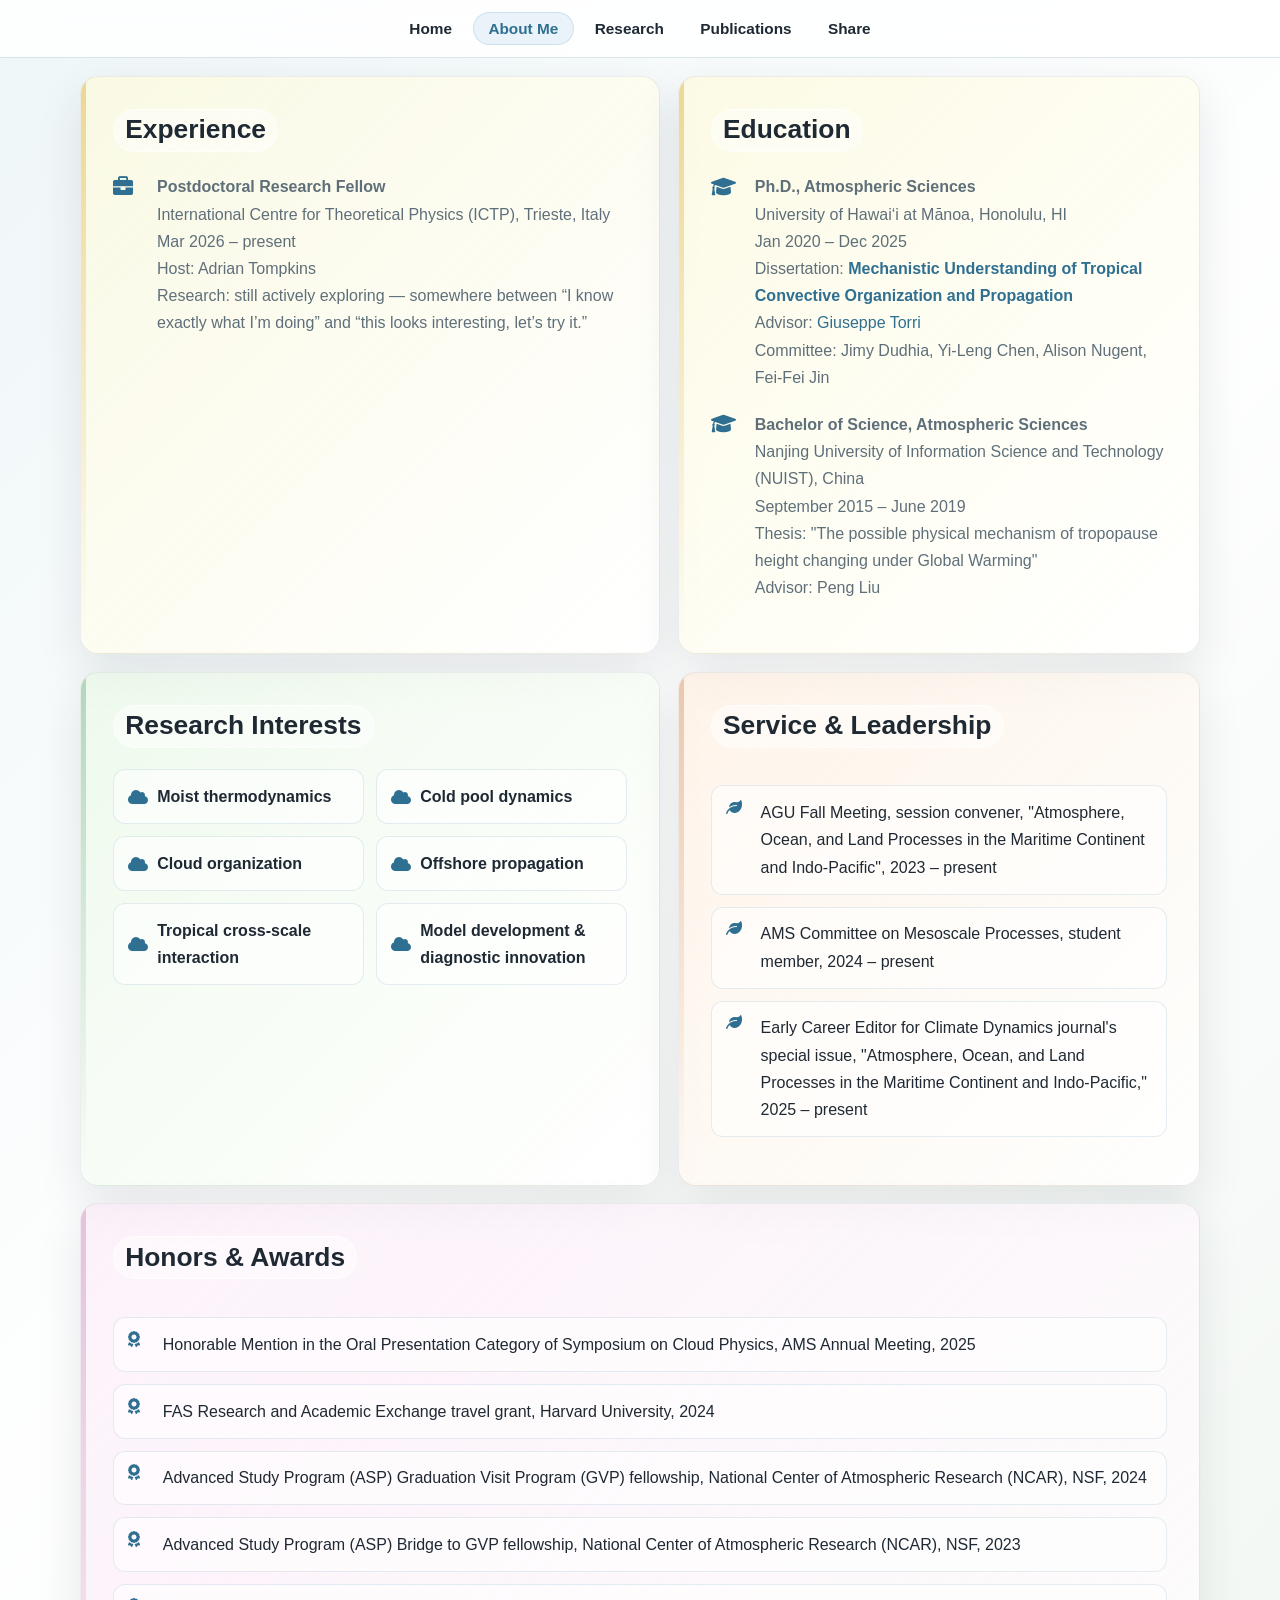
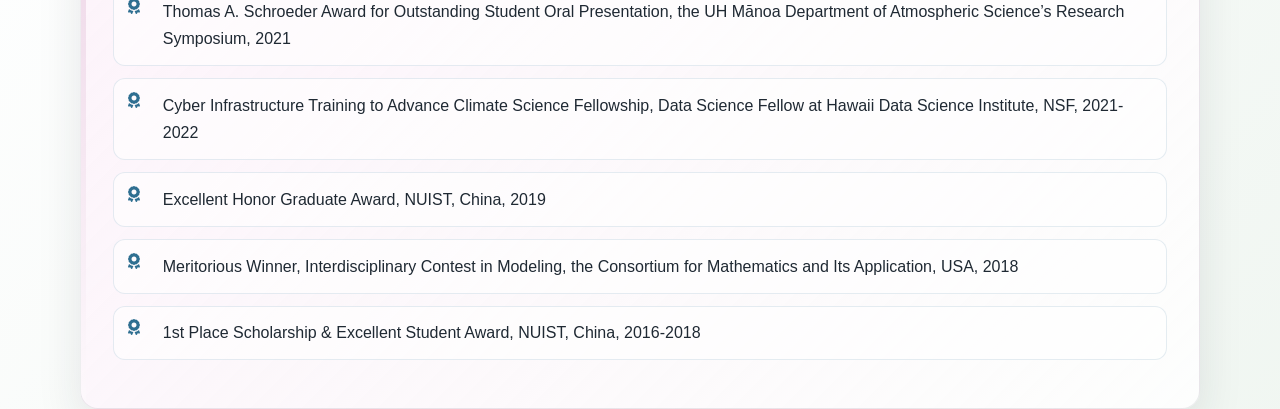
==== commit 7dd9699a: "Shorten ICTP name across site" ====
--- a/about.html
+++ b/about.html
@@ -23,7 +23,7 @@
                 <i class="fas fa-briefcase"></i>
                 <div class="education-details">
                     <strong>Postdoctoral Research Fellow</strong><br>
-                    Abdus Salam International Centre for Theoretical Physics (ICTP), Trieste, Italy<br>
+                    International Centre for Theoretical Physics (ICTP), Trieste, Italy<br>
                     Mar 2026 – present<br>
                     Host: Adrian Tompkins<br>
                     Research: still actively exploring — somewhere between “I know exactly what I’m doing” and “this looks interesting, let’s try it.”
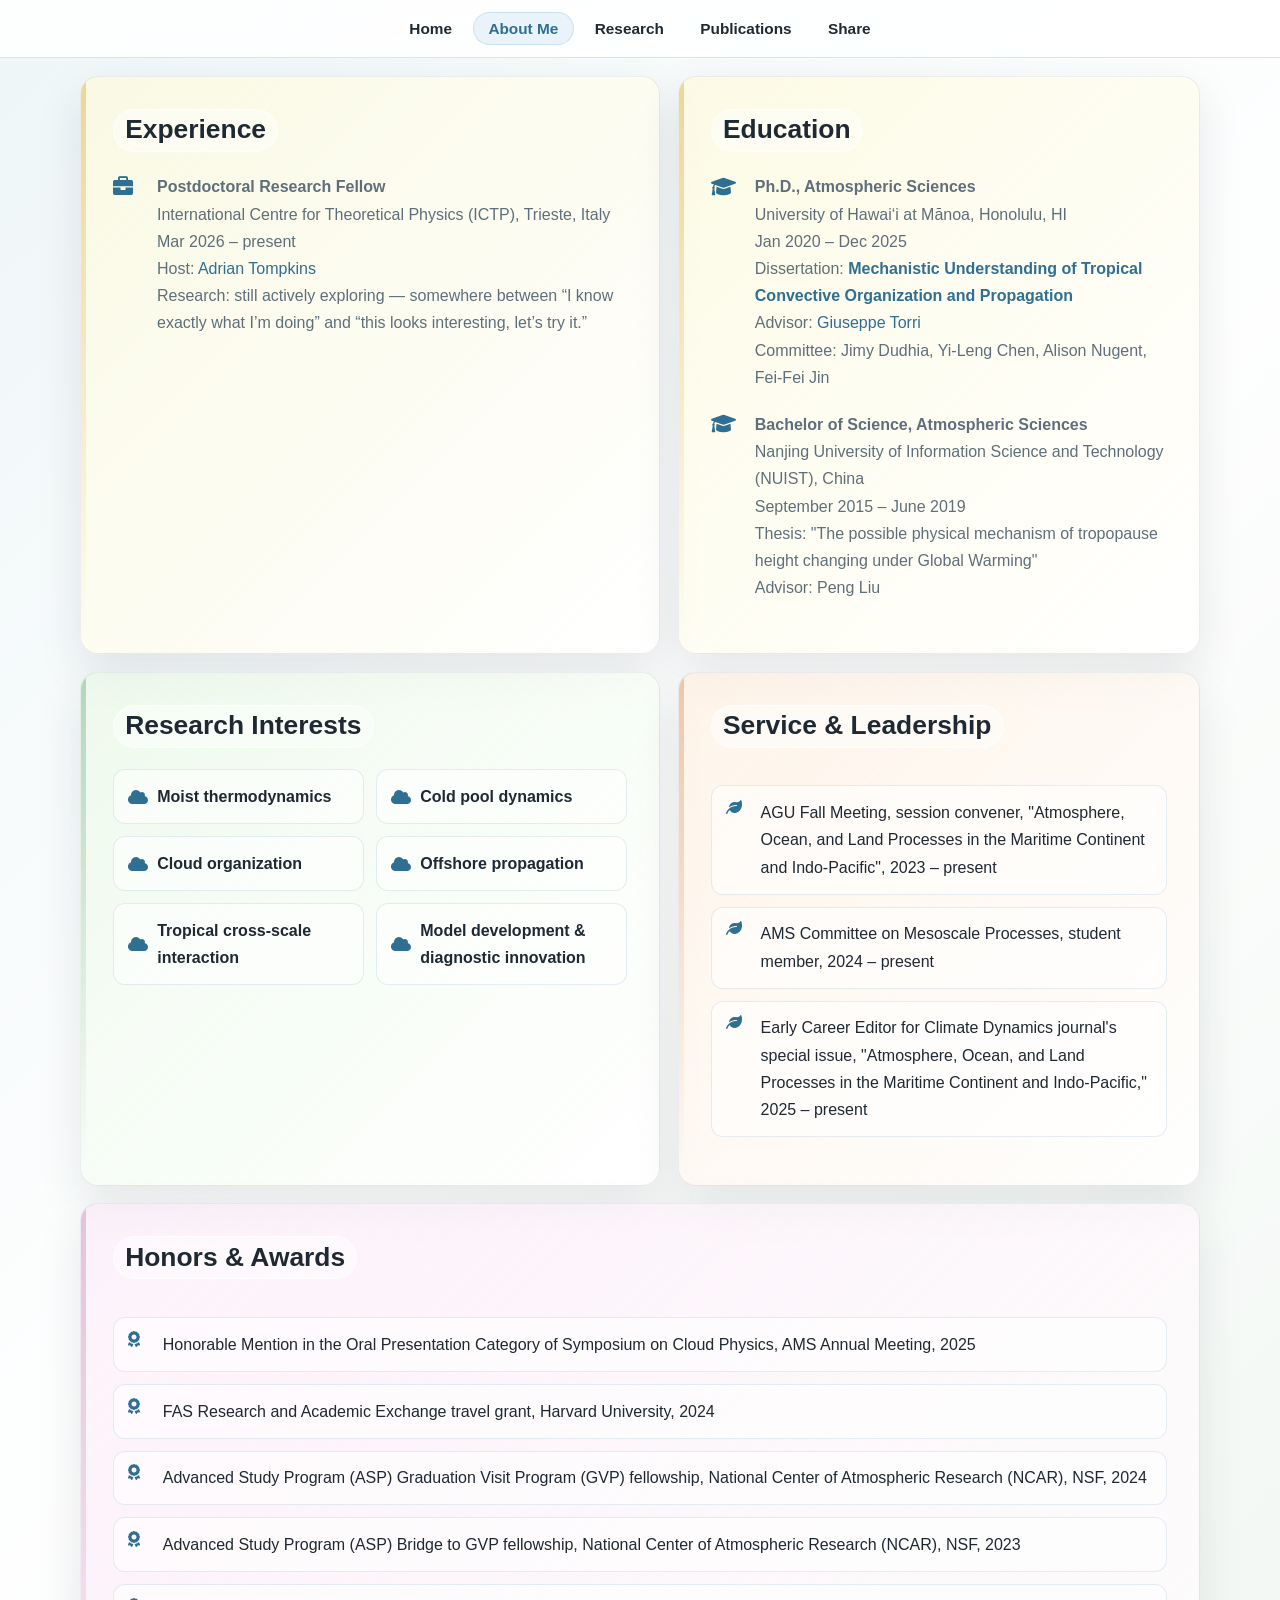
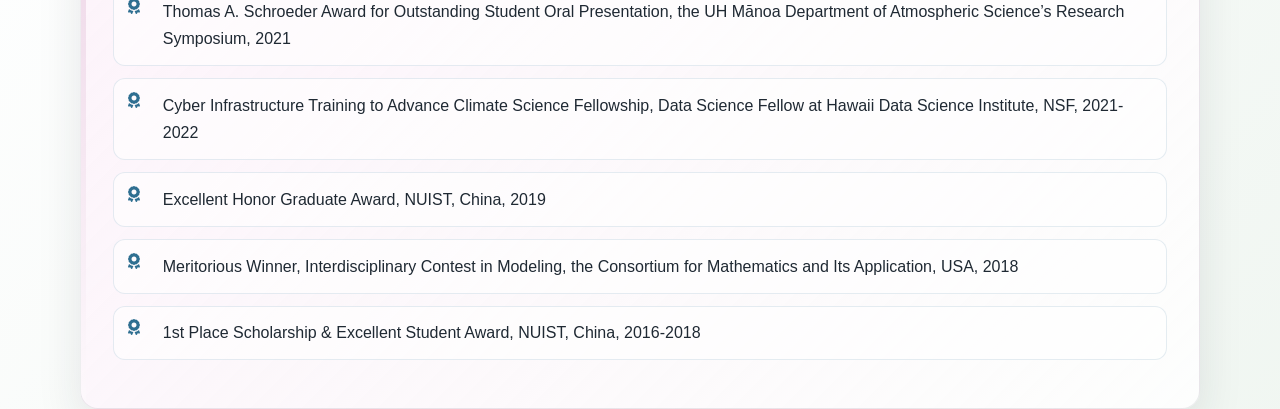
==== commit 53c8f954: "Link Adrian Tompkins on about page" ====
--- a/about.html
+++ b/about.html
@@ -25,7 +25,7 @@
                     <strong>Postdoctoral Research Fellow</strong><br>
                     International Centre for Theoretical Physics (ICTP), Trieste, Italy<br>
                     Mar 2026 – present<br>
-                    Host: Adrian Tompkins<br>
+                    Host: <a href="https://users.ictp.it/~tompkins/" target="_blank">Adrian Tompkins</a><br>
                     Research: still actively exploring — somewhere between “I know exactly what I’m doing” and “this looks interesting, let’s try it.”
                 </div>
             </div>
